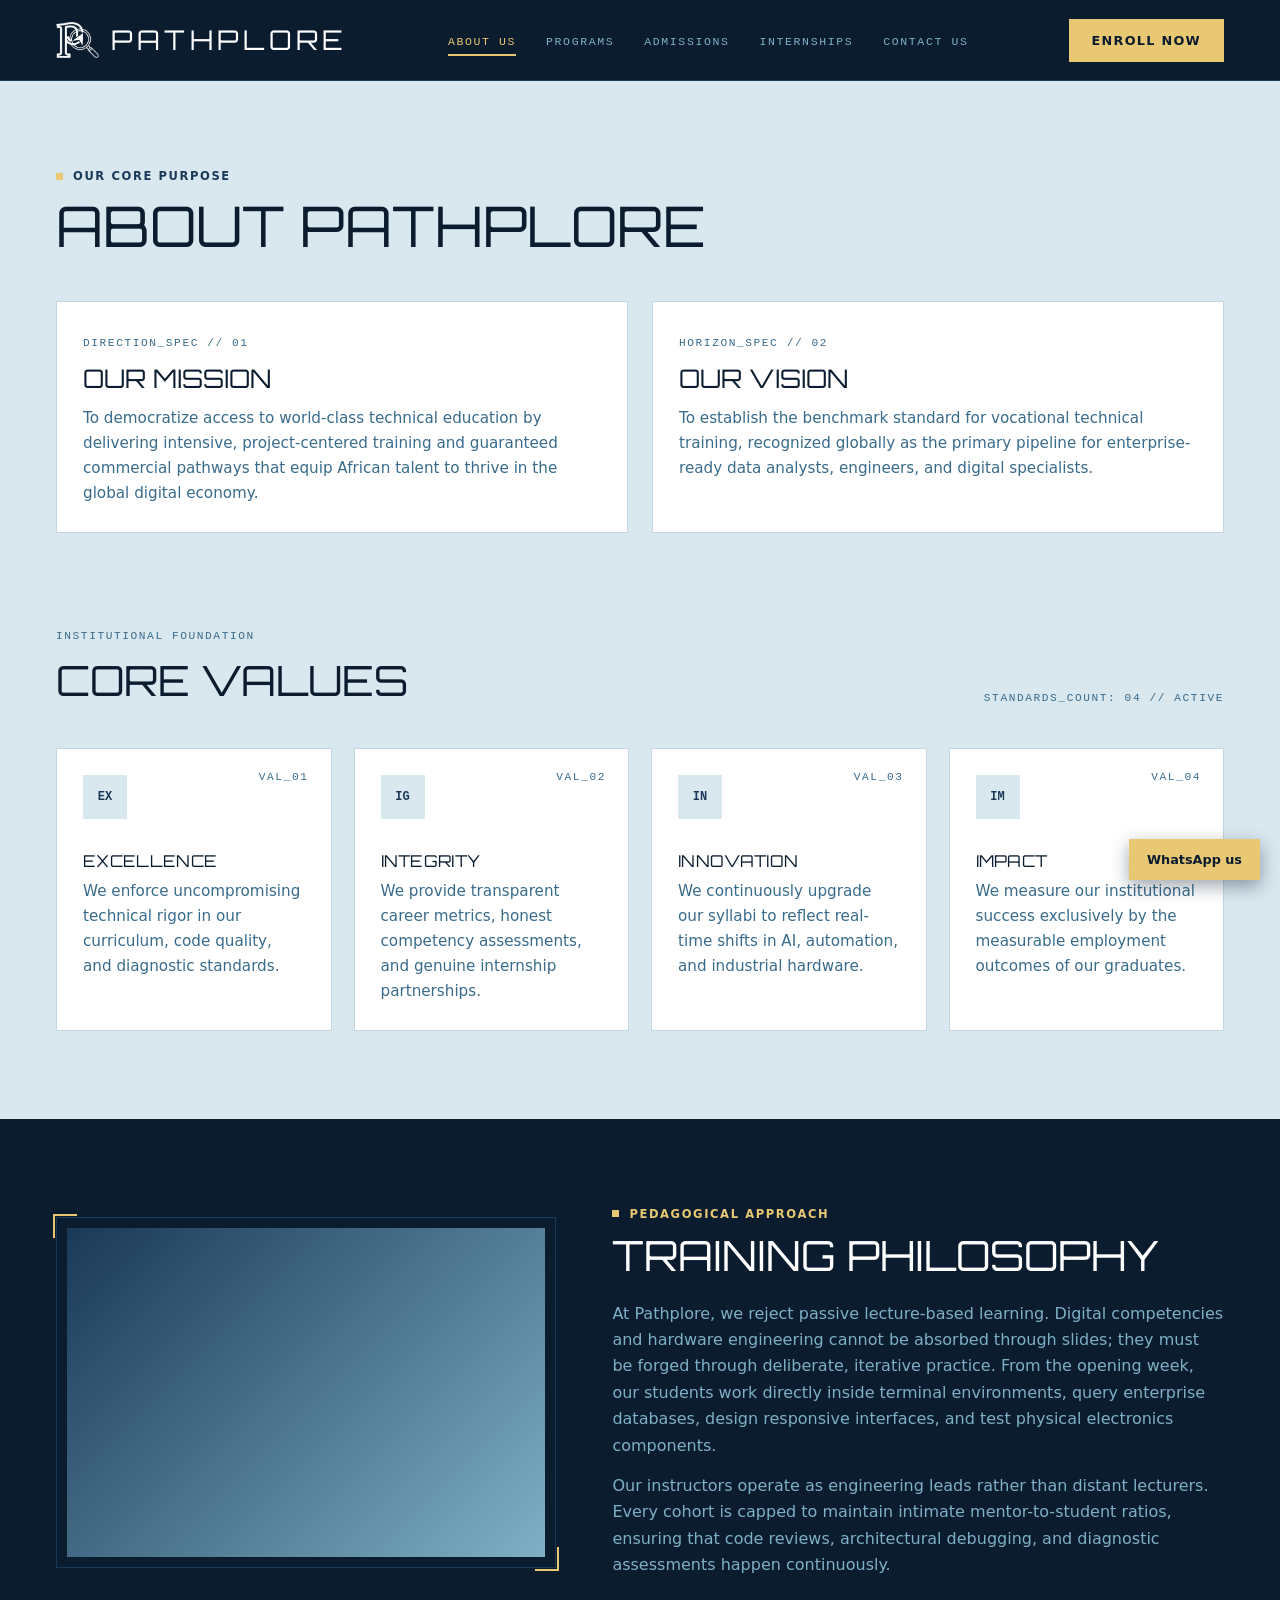
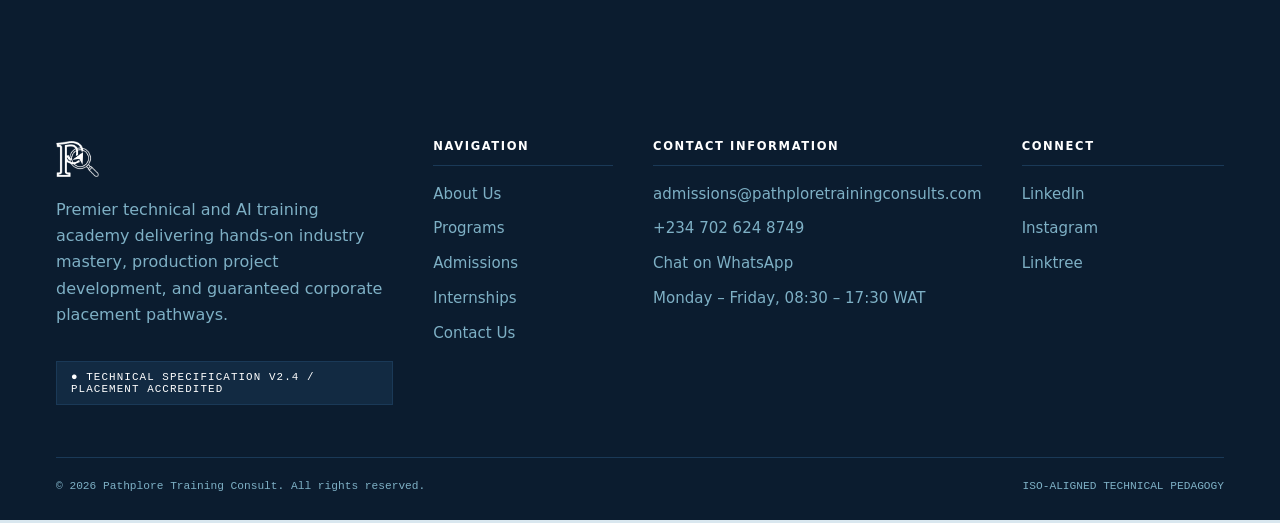
==== about.html @ d813956e "first commit" ====
<!DOCTYPE html><html lang="en"><head><meta charset="utf-8"><meta name="viewport" content="width=device-width, initial-scale=1">
<title>About Pathplore | Mission, Vision & Training Philosophy</title>
<meta name="description" content="Learn about Pathplore Training Consult: our mission to democratize technical education, our core values and our hands-on, project-based training philosophy."><link rel="canonical" href="https://YOUR-DOMAIN.com/about.html"><meta name="theme-color" content="#0B1C2F">
<meta property="og:type" content="website"><meta property="og:site_name" content="Pathplore Training Consult"><meta property="og:title" content="About Pathplore | Mission, Vision & Training Philosophy"><meta property="og:description" content="Learn about Pathplore Training Consult: our mission to democratize technical education, our core values and our hands-on, project-based training philosophy."><meta property="og:url" content="https://YOUR-DOMAIN.com/about.html"><meta property="og:image" content="https://YOUR-DOMAIN.com/images/og.jpg">
<meta name="twitter:card" content="summary_large_image">
<link rel="icon" type="image/png" href="favicon.png"><link rel="icon" href="favicon.ico" sizes="48x48"><link rel="apple-touch-icon" href="favicon.png">
<link rel="stylesheet" href="style.css"></head><body>
<header id="hdr"><div class="wrap nav"><a class="brand" href="index.html" aria-label="Pathplore home"><img src="logo.png" alt="Pathplore Training Consult Logo" class="header-logo" width="47" height="40"><span>PATHPLORE</span></a><ul id="m"><li><a href="about.html" class="on" aria-current="page">About Us</a></li><li><a href="programs.html">Programs</a></li><li><a href="admissions.html">Admissions</a></li><li><a href="internships.html">Internships</a></li><li><a href="contact.html">Contact Us</a></li></ul><a class="btn gold" href="admissions.html">Enroll Now</a><button class="burger" aria-expanded="false" aria-controls="m">Menu</button></div></header><main><section class="light"><div class="wrap"><span class="eyebrow">Our core purpose</span><h1 style="margin:12px 0 44px">About Pathplore</h1><div class="grid2">
<article class="card rv"><span class="mono" style="position:static">DIRECTION_SPEC // 01</span><h2 style="font-size:1.6rem;margin:10px 0 14px">Our mission</h2><p>To democratize access to world-class technical education by delivering intensive, project-centered training and guaranteed commercial pathways that equip African talent to thrive in the global digital economy.</p></article>
<article class="card rv"><span class="mono" style="position:static">HORIZON_SPEC // 02</span><h2 style="font-size:1.6rem;margin:10px 0 14px">Our vision</h2><p>To establish the benchmark standard for vocational technical training, recognized globally as the primary pipeline for enterprise-ready data analysts, engineers, and digital specialists.</p></article></div></div></section>
<section style="padding-top:0"><div class="wrap"><div class="sh"><div><span class="mono" style="color:var(--mid)">Institutional foundation</span><h2 style="margin-top:10px">Core values</h2></div><span class="mono">STANDARDS_COUNT: 04 // ACTIVE</span></div><div class="grid4"><article class="card vcard rv"><div class="ico">EX</div><span class="mono" style="top:22px">VAL_01</span><h3>Excellence</h3><p>We enforce uncompromising technical rigor in our curriculum, code quality, and diagnostic standards.</p></article><article class="card vcard rv"><div class="ico">IG</div><span class="mono" style="top:22px">VAL_02</span><h3>Integrity</h3><p>We provide transparent career metrics, honest competency assessments, and genuine internship partnerships.</p></article><article class="card vcard rv"><div class="ico">IN</div><span class="mono" style="top:22px">VAL_03</span><h3>Innovation</h3><p>We continuously upgrade our syllabi to reflect real-time shifts in AI, automation, and industrial hardware.</p></article><article class="card vcard rv"><div class="ico">IM</div><span class="mono" style="top:22px">VAL_04</span><h3>Impact</h3><p>We measure our institutional success exclusively by the measurable employment outcomes of our graduates.</p></article></div></div></section>
<section class="dark"><div class="wrap two" style="grid-template-columns:.9fr 1.1fr"><div class="frame rv"><div class="ph" style="--img:url(images/lab.jpg)"></div></div><div class="rv"><span class="eyebrow">Pedagogical approach</span><h2 style="margin:12px 0 22px">Training philosophy</h2><p style="margin-bottom:14px">At Pathplore, we reject passive lecture-based learning. Digital competencies and hardware engineering cannot be absorbed through slides; they must be forged through deliberate, iterative practice. From the opening week, our students work directly inside terminal environments, query enterprise databases, design responsive interfaces, and test physical electronics components.</p><p>Our instructors operate as engineering leads rather than distant lecturers. Every cohort is capped to maintain intimate mentor-to-student ratios, ensuring that code reviews, architectural debugging, and diagnostic assessments happen continuously.</p></div></div></section></main><footer id="ftr"><div class="wrap"><div class="fg"><div><img src="logo.png" alt="Pathplore Training Consult Logo" class="header-logo" width="47" height="40"><p style="margin:18px 0;max-width:360px">Premier technical and AI training academy delivering hands-on industry mastery, production project development, and guaranteed corporate placement pathways.</p><span class="chip">&#9679; TECHNICAL SPECIFICATION V2.4 / PLACEMENT ACCREDITED</span></div>
<div><h4>Navigation</h4><ul><li><a href="about.html">About Us</a></li><li><a href="programs.html">Programs</a></li><li><a href="admissions.html">Admissions</a></li><li><a href="internships.html">Internships</a></li><li><a href="contact.html">Contact Us</a></li></ul></div>
<div><h4>Contact information</h4><ul><li><a href="mailto:admissions@pathploretrainingconsults.com">admissions@pathploretrainingconsults.com</a></li><li><a href="tel:+2347026248749">+234 702 624 8749</a></li><li><a href="https://wa.me/2347026248749" target="_blank" rel="noopener noreferrer">Chat on WhatsApp</a></li><li>Monday – Friday, 08:30 – 17:30 WAT</li></ul></div>
<div><h4>Connect</h4><ul><li><a href="https://www.linkedin.com/company/pathplore/" target="_blank" rel="noopener noreferrer">LinkedIn</a></li><li><a href="https://www.instagram.com/pathplore_tech" target="_blank" rel="noopener noreferrer">Instagram</a></li><li><a href="https://linktr.ee/PathPloretrainingconsult" target="_blank" rel="noopener noreferrer">Linktree</a></li></ul></div></div>
<div class="fb"><span>&copy; 2026 Pathplore Training Consult. All rights reserved.</span><span>ISO-ALIGNED TECHNICAL PEDAGOGY</span></div></div>
<a class="wa" href="https://wa.me/2347026248749" target="_blank" rel="noopener noreferrer">WhatsApp us</a></footer><script src="app.js"></script></body></html>
---- style.css ----
@import url('https://api.fontshare.com/v2/css?f[]=satoshi@400,500,700&display=swap');
@import url('https://fonts.googleapis.com/css2?family=Orbitron:wght@700&display=swap');
@font-face{font-family:Blanka;src:url(fonts/Blanka.woff2) format('woff2'),url(fonts/Blanka.otf) format('opentype');font-display:swap}
:root{--navy:#0B1C2F;--midnight:#1A3957;--mid:#396B8B;--blue:#7EB0C5;--mist:#D9E7EF;--gold:#E8C872;--line:#c3d6e1;
--display:Blanka,Orbitron,sans-serif;--body:Satoshi,system-ui,sans-serif;--mono:ui-monospace,Consolas,monospace}
*{box-sizing:border-box;margin:0}
html{scroll-behavior:smooth}
body{font:400 1rem/1.65 var(--body);background:var(--mist);color:var(--mid)}
img{max-width:100%;display:block}a{color:inherit;text-decoration:none}
:focus-visible{outline:2px solid var(--gold);outline-offset:3px}
.wrap{max-width:1216px;margin:0 auto;padding:0 24px}
h1,h2,h3{font-family:var(--display);text-transform:uppercase;line-height:1.1;color:var(--navy);font-weight:400}
h1{font-size:clamp(2rem,4.6vw,3.5rem)}h2{font-size:clamp(1.8rem,3.6vw,2.6rem)}h3{font-size:1.02rem;letter-spacing:.02em}
.mono{font:500 .7rem var(--mono);letter-spacing:.14em;text-transform:uppercase;color:var(--mid)}
.eyebrow{font:700 .72rem var(--body);letter-spacing:.14em;text-transform:uppercase;color:var(--midnight);display:flex;gap:10px;align-items:center}
.eyebrow::before{content:"";width:7px;height:7px;background:var(--gold)}
.dark{background:var(--navy);color:var(--blue)}.dark h1,.dark h2,.dark h3{color:#fff}.dark .eyebrow{color:var(--gold)}.dark .mono{color:var(--mid)}
section{padding:88px 0}
.btn{display:inline-flex;gap:10px;align-items:center;padding:13px 22px;font:700 .8rem var(--body);letter-spacing:.1em;text-transform:uppercase;border:1px solid transparent;cursor:pointer;transition:.2s}
.gold{background:var(--gold);color:var(--navy)}.gold:hover{background:#fff}
.ghost{background:var(--midnight);color:#fff;border-color:var(--midnight)}.ghost:hover{border-color:var(--blue)}
.cta{display:flex;gap:14px;flex-wrap:wrap;margin-top:34px}
/* header */
header{position:sticky;top:0;z-index:50;background:var(--navy);border-bottom:1px solid var(--midnight)}
.nav{display:flex;align-items:center;justify-content:space-between;height:80px;gap:20px}
.brand{display:flex;align-items:center;gap:12px;font:400 1.7rem var(--display);color:#fff;letter-spacing:.16em}
.header-logo{height:40px;width:auto;padding:2px 0}
.nav ul{display:flex;gap:30px;list-style:none;padding:0}
.nav ul a{font:500 .72rem var(--mono);letter-spacing:.14em;text-transform:uppercase;color:var(--blue);padding:6px 0;border-bottom:2px solid transparent;transition:.2s}
.nav ul a:hover,.nav ul a.on{color:var(--gold);border-color:var(--gold)}
.burger{display:none;background:none;border:1px solid var(--midnight);color:#fff;padding:8px 12px;font:700 .8rem var(--body);cursor:pointer}
/* hero + frames */
.hero{padding:104px 0;background:radial-gradient(900px 500px at 10% 0,var(--midnight),var(--navy) 70%)}
.hero .wrap,.two{display:grid;grid-template-columns:1.15fr .85fr;gap:56px;align-items:center}
.hero h1{margin:18px 0 22px;color:#fff}.hero p{font-size:1.1rem;max-width:560px}
.frame{position:relative;padding:10px;border:1px solid var(--midnight);background:var(--navy)}
.frame::before,.frame::after{content:"";position:absolute;width:22px;height:22px;border:2px solid var(--gold)}
.frame::before{top:-4px;left:-4px;border-right:0;border-bottom:0}.frame::after{bottom:-4px;right:-4px;border-left:0;border-top:0}
.ph{aspect-ratio:16/11;background:var(--img) center/cover,linear-gradient(135deg,var(--midnight),var(--blue))}
.light .frame{background:#fff;border-color:var(--line)}
/* cards */
.card{position:relative;background:#fff;border:1px solid var(--line);padding:26px;transition:transform .25s,box-shadow .25s}
.card:hover{transform:translateY(-4px);box-shadow:0 14px 30px -14px rgba(11,28,47,.35)}
.card p{margin-top:8px;font-size:.95rem}
.card .mono{position:absolute;top:22px;right:22px}
.row{display:flex;gap:20px;align-items:flex-start}
.ico{flex:none;width:44px;height:44px;display:grid;place-items:center;background:var(--mist);color:var(--midnight);font:700 .75rem var(--mono)}
.dark .card{background:transparent;border-color:var(--midnight)}.dark .ico{background:var(--midnight);color:var(--gold)}
.stack{display:grid;gap:16px}
.split{display:grid;grid-template-columns:.8fr 1.2fr;gap:64px;align-items:start}
.grid2{display:grid;grid-template-columns:1fr 1fr;gap:24px}
.grid4{display:grid;grid-template-columns:repeat(4,1fr);gap:22px}
.sh{display:flex;justify-content:space-between;align-items:end;gap:20px;margin-bottom:44px;flex-wrap:wrap}
.sh h2{margin-top:10px}
.prog{display:flex;flex-direction:column;padding:0}
.prog .ph{aspect-ratio:16/10;margin:16px 16px 0;position:relative}
.prog .ph b{position:absolute;top:8px;left:8px;background:var(--navy);color:#fff;font:500 .62rem var(--mono);padding:3px 8px;letter-spacing:.1em}
.prog .b{padding:18px 16px;display:flex;flex-direction:column;flex:1}
.prog p{flex:1;margin-bottom:18px}
.prog a{border:1px solid var(--line);padding:10px 12px;font:700 .72rem var(--body);letter-spacing:.1em;text-transform:uppercase;display:flex;justify-content:space-between;transition:.2s}
.prog a:hover{background:var(--navy);color:#fff}
/* spec accordion */
.spec{background:#fff;border:1px solid var(--line);margin-bottom:22px}
.spec>button{all:unset;box-sizing:border-box;width:100%;padding:26px 30px;display:flex;justify-content:space-between;align-items:center;gap:16px;cursor:pointer;flex-wrap:wrap}
.spec h3{font:700 1.4rem var(--body);text-transform:none;color:var(--navy)}
.tags{display:flex;gap:6px}.tags i{font:500 .68rem var(--mono);font-style:normal;border:1px solid var(--line);background:var(--mist);padding:4px 10px}
.toggle{border:1px solid var(--line);padding:9px 16px;font:500 .72rem var(--mono);letter-spacing:.1em;text-transform:uppercase}
.sbody{display:grid;grid-template-rows:0fr;transition:grid-template-rows .4s}
.spec.open .sbody{grid-template-rows:1fr}
.sbody>div{overflow:hidden}
.sin{padding:0 30px 30px;border-top:1px solid var(--line);margin:0 30px;padding:28px 0 6px;display:grid;grid-template-columns:.9fr 1.1fr;gap:32px}
.sin .box{background:#e6f0f6;border:1px solid var(--line);padding:14px 16px;margin:10px 0 22px;color:var(--navy);font-size:.92rem}
.facts{display:grid;grid-template-columns:1fr 1fr;gap:14px}.facts div{border:1px solid var(--line);padding:14px;font-size:.88rem}
/* timeline */
.steps{display:grid;gap:18px;position:relative}
.step{position:relative;padding-left:40px}
.step::before{content:"";position:absolute;left:14px;top:32px;width:9px;height:9px;background:var(--gold)}
.step .card{display:block}
.step .mono{position:static;background:var(--mist);padding:3px 8px;margin-right:12px;vertical-align:middle}
.step h3{display:inline}
/* values / lists */
.vcard .ico{margin-bottom:34px}
/* testimonials */
.slide{display:none;grid-template-columns:.9fr 1.1fr;background:#fff;border:1px solid var(--line);margin-top:6px}
.slide.on{display:grid;animation:fade .5s}
@keyframes fade{from{opacity:0;transform:translateX(18px)}to{opacity:1;transform:none}}
.slide .ph{aspect-ratio:auto;min-height:320px;margin:16px}
.slide blockquote{padding:36px;font-size:1.2rem;color:var(--navy);display:flex;flex-direction:column;justify-content:space-between;gap:26px}
.slide cite{font-style:normal;font-weight:700;border-top:1px solid var(--line);padding-top:16px}
.slide cite small{display:block;font-weight:400;color:var(--mid)}
.ctl{display:flex;gap:10px;align-items:center}
.ctl button{width:44px;height:44px;border:1px solid var(--line);background:#fff;color:var(--navy);cursor:pointer;font-size:1.1rem}
.ctl button:hover{background:var(--navy);color:#fff}
/* contact */
.info{display:grid;gap:16px;margin:30px 0}
.info div{display:flex;gap:18px;align-items:center;border:1px solid var(--line);padding:16px}
.info b{display:block;font:500 .68rem var(--mono);letter-spacing:.14em;text-transform:uppercase;color:var(--mid)}
.info span{color:var(--navy);font-size:1.1rem}
form{background:#fff;border:1px solid var(--line);padding:34px;display:grid;grid-template-columns:1fr 1fr;gap:18px}
form h3{grid-column:1/-1;font:700 1.35rem var(--body);text-transform:uppercase}
label{display:grid;gap:6px;font:500 .68rem var(--mono);letter-spacing:.14em;text-transform:uppercase;color:var(--navy)}
label.f,form .btn{grid-column:1/-1}form .btn{justify-self:start}
input,select,textarea{font:400 .95rem var(--body);padding:12px;border:1px solid var(--line);background:#fff;color:var(--navy);width:100%}
textarea{min-height:100px;resize:vertical}
/* footer */
footer{background:var(--navy);color:var(--blue);padding:72px 0 28px}
.fg{display:grid;grid-template-columns:1.5fr .8fr 1.1fr .9fr;gap:40px}
footer h4{font:700 .72rem var(--body);letter-spacing:.14em;text-transform:uppercase;color:#fff;padding-bottom:12px;border-bottom:1px solid var(--midnight);margin-bottom:16px}
footer ul{list-style:none;padding:0;display:grid;gap:10px;font-size:.94rem}footer a:hover{color:var(--gold)}
.chip{display:inline-block;margin-top:14px;border:1px solid var(--midnight);background:rgba(26,57,87,.5);padding:9px 14px;font:500 .68rem var(--mono);letter-spacing:.1em;color:#fff}
.fb{margin-top:52px;padding-top:22px;border-top:1px solid var(--midnight);display:flex;justify-content:space-between;gap:14px;flex-wrap:wrap;font:500 .7rem var(--mono)}
.wa{position:fixed;right:20px;bottom:20px;z-index:60;background:var(--gold);color:var(--navy);font:700 .8rem var(--body);padding:13px 18px;box-shadow:0 6px 18px rgba(11,28,47,.4)}
/* motion */
.rv{opacity:0;transform:translateY(24px);transition:opacity .7s,transform .7s}.rv.in{opacity:1;transform:none}
.hero .wrap>*{animation:fade .9s both}.hero .wrap>*:nth-child(2){animation-delay:.2s}
@media(max-width:980px){.hero .wrap,.two,.split,.grid2,.slide.on,.sin{grid-template-columns:1fr}.grid4{grid-template-columns:1fr 1fr}.fg{grid-template-columns:1fr 1fr}}
@media(max-width:780px){section{padding:60px 0}.burger{display:block}.nav .btn{display:none}
.nav ul{display:none;position:absolute;top:80px;left:0;right:0;background:var(--navy);flex-direction:column;padding:20px 24px;gap:16px;border-bottom:1px solid var(--midnight)}.nav ul.open{display:flex}
.grid4,.fg,form,.facts{grid-template-columns:1fr}.brand{font-size:1.3rem}}
@media(prefers-reduced-motion:reduce){*{animation:none!important;transition:none!important}.rv{opacity:1;transform:none}}
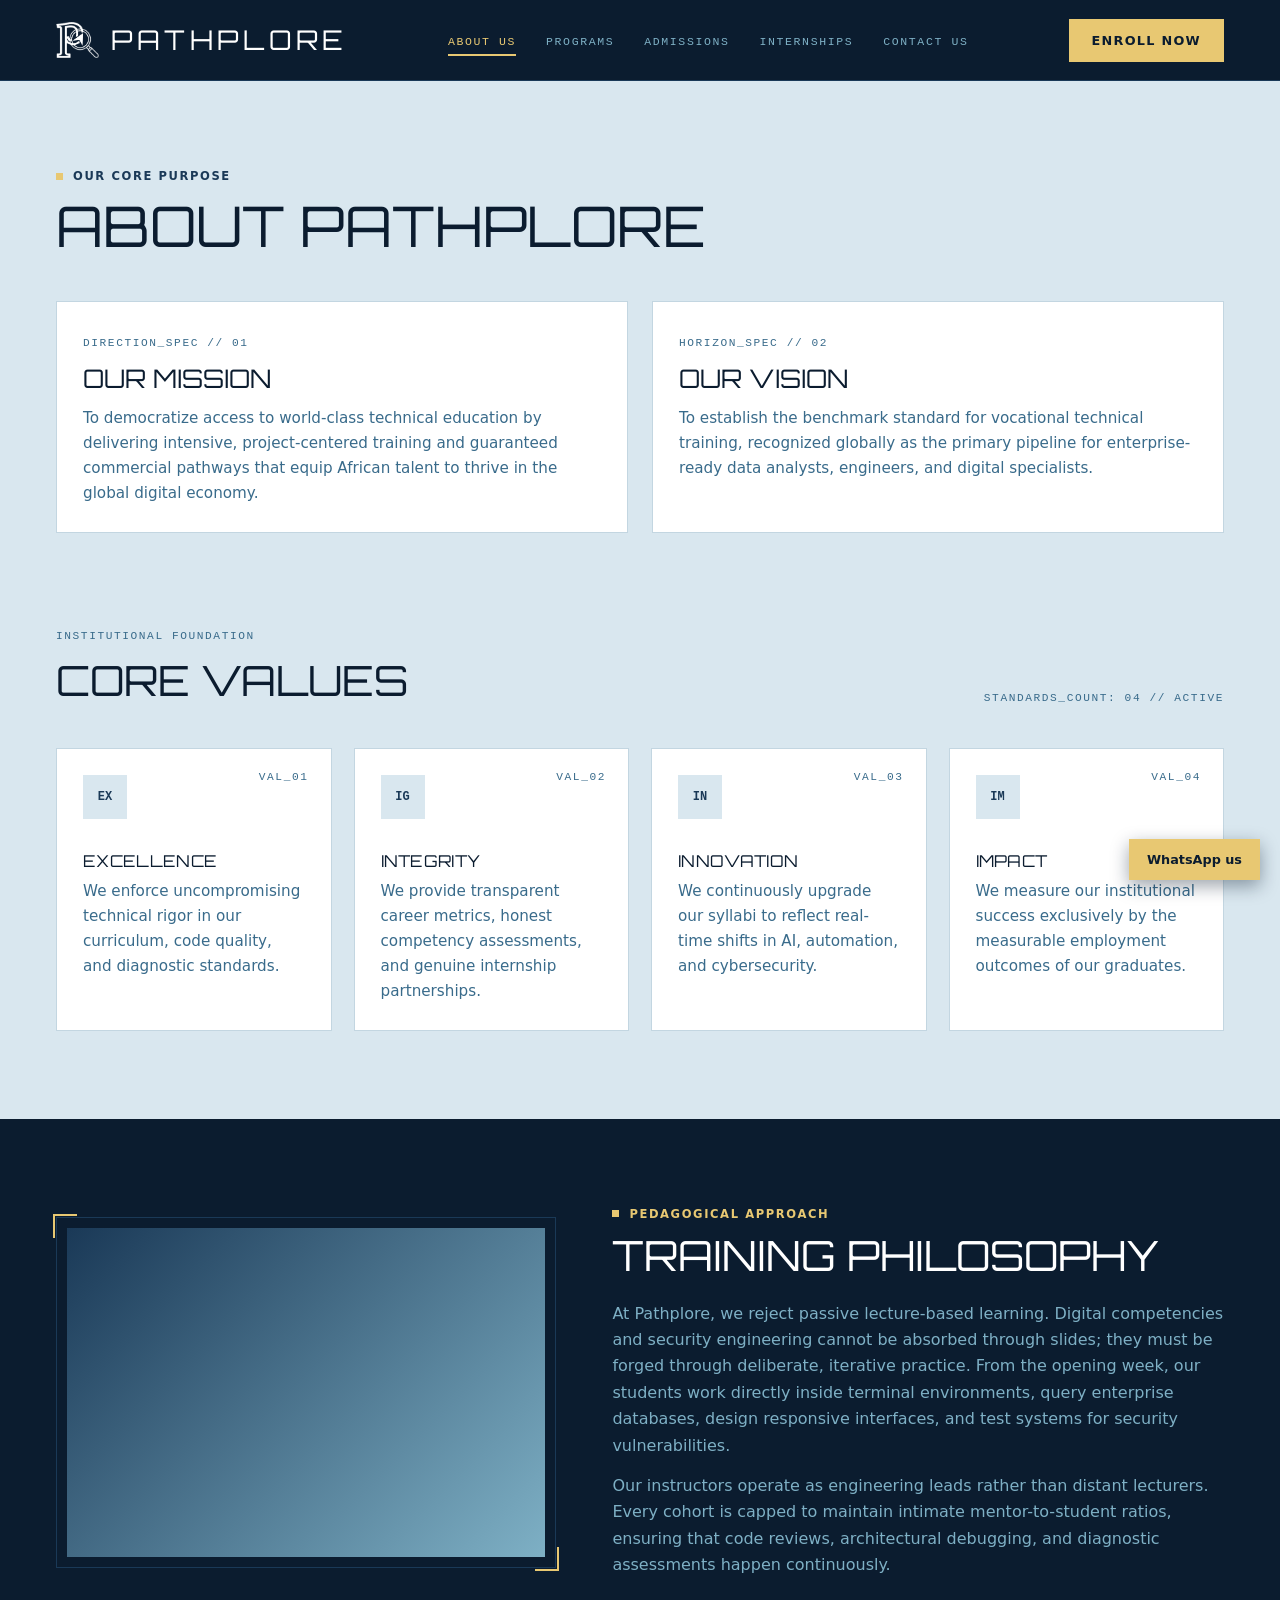
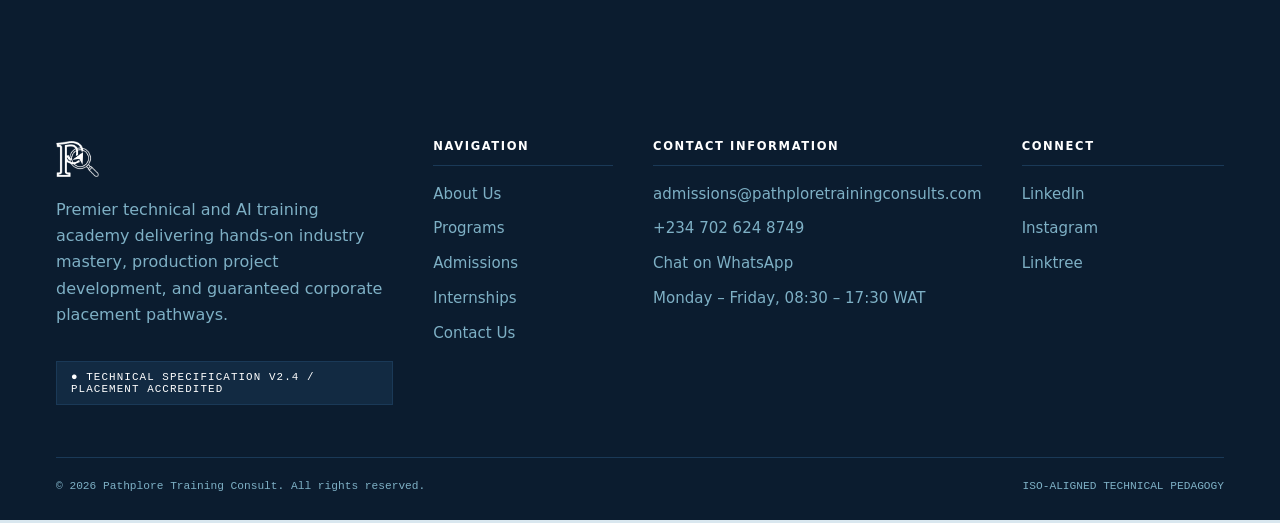
==== commit bb3c2a58: "Add Data Science and Cyber Security, set domain" ====
--- a/about.html
+++ b/about.html
@@ -1,15 +1,15 @@
 <!DOCTYPE html><html lang="en"><head><meta charset="utf-8"><meta name="viewport" content="width=device-width, initial-scale=1">
 <title>About Pathplore | Mission, Vision & Training Philosophy</title>
-<meta name="description" content="Learn about Pathplore Training Consult: our mission to democratize technical education, our core values and our hands-on, project-based training philosophy."><link rel="canonical" href="https://YOUR-DOMAIN.com/about.html"><meta name="theme-color" content="#0B1C2F">
-<meta property="og:type" content="website"><meta property="og:site_name" content="Pathplore Training Consult"><meta property="og:title" content="About Pathplore | Mission, Vision & Training Philosophy"><meta property="og:description" content="Learn about Pathplore Training Consult: our mission to democratize technical education, our core values and our hands-on, project-based training philosophy."><meta property="og:url" content="https://YOUR-DOMAIN.com/about.html"><meta property="og:image" content="https://YOUR-DOMAIN.com/images/og.jpg">
+<meta name="description" content="Learn about Pathplore Training Consult: our mission to democratize technical education, our core values and our hands-on, project-based training philosophy."><link rel="canonical" href="https://pathploretrainingconsult.com/about.html"><meta name="theme-color" content="#0B1C2F">
+<meta property="og:type" content="website"><meta property="og:site_name" content="Pathplore Training Consult"><meta property="og:title" content="About Pathplore | Mission, Vision & Training Philosophy"><meta property="og:description" content="Learn about Pathplore Training Consult: our mission to democratize technical education, our core values and our hands-on, project-based training philosophy."><meta property="og:url" content="https://pathploretrainingconsult.com/about.html"><meta property="og:image" content="https://pathploretrainingconsult.com/images/og.jpg">
 <meta name="twitter:card" content="summary_large_image">
 <link rel="icon" type="image/png" href="favicon.png"><link rel="icon" href="favicon.ico" sizes="48x48"><link rel="apple-touch-icon" href="favicon.png">
 <link rel="stylesheet" href="style.css"></head><body>
 <header id="hdr"><div class="wrap nav"><a class="brand" href="index.html" aria-label="Pathplore home"><img src="logo.png" alt="Pathplore Training Consult Logo" class="header-logo" width="47" height="40"><span>PATHPLORE</span></a><ul id="m"><li><a href="about.html" class="on" aria-current="page">About Us</a></li><li><a href="programs.html">Programs</a></li><li><a href="admissions.html">Admissions</a></li><li><a href="internships.html">Internships</a></li><li><a href="contact.html">Contact Us</a></li></ul><a class="btn gold" href="admissions.html">Enroll Now</a><button class="burger" aria-expanded="false" aria-controls="m">Menu</button></div></header><main><section class="light"><div class="wrap"><span class="eyebrow">Our core purpose</span><h1 style="margin:12px 0 44px">About Pathplore</h1><div class="grid2">
 <article class="card rv"><span class="mono" style="position:static">DIRECTION_SPEC // 01</span><h2 style="font-size:1.6rem;margin:10px 0 14px">Our mission</h2><p>To democratize access to world-class technical education by delivering intensive, project-centered training and guaranteed commercial pathways that equip African talent to thrive in the global digital economy.</p></article>
 <article class="card rv"><span class="mono" style="position:static">HORIZON_SPEC // 02</span><h2 style="font-size:1.6rem;margin:10px 0 14px">Our vision</h2><p>To establish the benchmark standard for vocational technical training, recognized globally as the primary pipeline for enterprise-ready data analysts, engineers, and digital specialists.</p></article></div></div></section>
-<section style="padding-top:0"><div class="wrap"><div class="sh"><div><span class="mono" style="color:var(--mid)">Institutional foundation</span><h2 style="margin-top:10px">Core values</h2></div><span class="mono">STANDARDS_COUNT: 04 // ACTIVE</span></div><div class="grid4"><article class="card vcard rv"><div class="ico">EX</div><span class="mono" style="top:22px">VAL_01</span><h3>Excellence</h3><p>We enforce uncompromising technical rigor in our curriculum, code quality, and diagnostic standards.</p></article><article class="card vcard rv"><div class="ico">IG</div><span class="mono" style="top:22px">VAL_02</span><h3>Integrity</h3><p>We provide transparent career metrics, honest competency assessments, and genuine internship partnerships.</p></article><article class="card vcard rv"><div class="ico">IN</div><span class="mono" style="top:22px">VAL_03</span><h3>Innovation</h3><p>We continuously upgrade our syllabi to reflect real-time shifts in AI, automation, and industrial hardware.</p></article><article class="card vcard rv"><div class="ico">IM</div><span class="mono" style="top:22px">VAL_04</span><h3>Impact</h3><p>We measure our institutional success exclusively by the measurable employment outcomes of our graduates.</p></article></div></div></section>
-<section class="dark"><div class="wrap two" style="grid-template-columns:.9fr 1.1fr"><div class="frame rv"><div class="ph" style="--img:url(images/lab.jpg)"></div></div><div class="rv"><span class="eyebrow">Pedagogical approach</span><h2 style="margin:12px 0 22px">Training philosophy</h2><p style="margin-bottom:14px">At Pathplore, we reject passive lecture-based learning. Digital competencies and hardware engineering cannot be absorbed through slides; they must be forged through deliberate, iterative practice. From the opening week, our students work directly inside terminal environments, query enterprise databases, design responsive interfaces, and test physical electronics components.</p><p>Our instructors operate as engineering leads rather than distant lecturers. Every cohort is capped to maintain intimate mentor-to-student ratios, ensuring that code reviews, architectural debugging, and diagnostic assessments happen continuously.</p></div></div></section></main><footer id="ftr"><div class="wrap"><div class="fg"><div><img src="logo.png" alt="Pathplore Training Consult Logo" class="header-logo" width="47" height="40"><p style="margin:18px 0;max-width:360px">Premier technical and AI training academy delivering hands-on industry mastery, production project development, and guaranteed corporate placement pathways.</p><span class="chip">&#9679; TECHNICAL SPECIFICATION V2.4 / PLACEMENT ACCREDITED</span></div>
+<section style="padding-top:0"><div class="wrap"><div class="sh"><div><span class="mono" style="color:var(--mid)">Institutional foundation</span><h2 style="margin-top:10px">Core values</h2></div><span class="mono">STANDARDS_COUNT: 04 // ACTIVE</span></div><div class="grid4"><article class="card vcard rv"><div class="ico">EX</div><span class="mono" style="top:22px">VAL_01</span><h3>Excellence</h3><p>We enforce uncompromising technical rigor in our curriculum, code quality, and diagnostic standards.</p></article><article class="card vcard rv"><div class="ico">IG</div><span class="mono" style="top:22px">VAL_02</span><h3>Integrity</h3><p>We provide transparent career metrics, honest competency assessments, and genuine internship partnerships.</p></article><article class="card vcard rv"><div class="ico">IN</div><span class="mono" style="top:22px">VAL_03</span><h3>Innovation</h3><p>We continuously upgrade our syllabi to reflect real-time shifts in AI, automation, and cybersecurity.</p></article><article class="card vcard rv"><div class="ico">IM</div><span class="mono" style="top:22px">VAL_04</span><h3>Impact</h3><p>We measure our institutional success exclusively by the measurable employment outcomes of our graduates.</p></article></div></div></section>
+<section class="dark"><div class="wrap two" style="grid-template-columns:.9fr 1.1fr"><div class="frame rv"><div class="ph" style="--img:url(images/lab.jpg)"></div></div><div class="rv"><span class="eyebrow">Pedagogical approach</span><h2 style="margin:12px 0 22px">Training philosophy</h2><p style="margin-bottom:14px">At Pathplore, we reject passive lecture-based learning. Digital competencies and security engineering cannot be absorbed through slides; they must be forged through deliberate, iterative practice. From the opening week, our students work directly inside terminal environments, query enterprise databases, design responsive interfaces, and test systems for security vulnerabilities.</p><p>Our instructors operate as engineering leads rather than distant lecturers. Every cohort is capped to maintain intimate mentor-to-student ratios, ensuring that code reviews, architectural debugging, and diagnostic assessments happen continuously.</p></div></div></section></main><footer id="ftr"><div class="wrap"><div class="fg"><div><img src="logo.png" alt="Pathplore Training Consult Logo" class="header-logo" width="47" height="40"><p style="margin:18px 0;max-width:360px">Premier technical and AI training academy delivering hands-on industry mastery, production project development, and guaranteed corporate placement pathways.</p><span class="chip">&#9679; TECHNICAL SPECIFICATION V2.4 / PLACEMENT ACCREDITED</span></div>
 <div><h4>Navigation</h4><ul><li><a href="about.html">About Us</a></li><li><a href="programs.html">Programs</a></li><li><a href="admissions.html">Admissions</a></li><li><a href="internships.html">Internships</a></li><li><a href="contact.html">Contact Us</a></li></ul></div>
 <div><h4>Contact information</h4><ul><li><a href="mailto:admissions@pathploretrainingconsults.com">admissions@pathploretrainingconsults.com</a></li><li><a href="tel:+2347026248749">+234 702 624 8749</a></li><li><a href="https://wa.me/2347026248749" target="_blank" rel="noopener noreferrer">Chat on WhatsApp</a></li><li>Monday – Friday, 08:30 – 17:30 WAT</li></ul></div>
 <div><h4>Connect</h4><ul><li><a href="https://www.linkedin.com/company/pathplore/" target="_blank" rel="noopener noreferrer">LinkedIn</a></li><li><a href="https://www.instagram.com/pathplore_tech" target="_blank" rel="noopener noreferrer">Instagram</a></li><li><a href="https://linktr.ee/PathPloretrainingconsult" target="_blank" rel="noopener noreferrer">Linktree</a></li></ul></div></div>
--- a/style.css
+++ b/style.css
@@ -50,6 +50,7 @@
 .split{display:grid;grid-template-columns:.8fr 1.2fr;gap:64px;align-items:start}
 .grid2{display:grid;grid-template-columns:1fr 1fr;gap:24px}
 .grid4{display:grid;grid-template-columns:repeat(4,1fr);gap:22px}
+.grid5{display:grid;grid-template-columns:repeat(5,1fr);gap:16px}.grid5 .prog h3{font-size:.9rem}.grid5 .prog p{font-size:.88rem}
 .sh{display:flex;justify-content:space-between;align-items:end;gap:20px;margin-bottom:44px;flex-wrap:wrap}
 .sh h2{margin-top:10px}
 .prog{display:flex;flex-direction:column;padding:0}
@@ -113,9 +114,9 @@
 /* motion */
 .rv{opacity:0;transform:translateY(24px);transition:opacity .7s,transform .7s}.rv.in{opacity:1;transform:none}
 .hero .wrap>*{animation:fade .9s both}.hero .wrap>*:nth-child(2){animation-delay:.2s}
+@media(max-width:1100px){.grid5{grid-template-columns:repeat(3,1fr)}}
 @media(max-width:980px){.hero .wrap,.two,.split,.grid2,.slide.on,.sin{grid-template-columns:1fr}.grid4{grid-template-columns:1fr 1fr}.fg{grid-template-columns:1fr 1fr}}
 @media(max-width:780px){section{padding:60px 0}.burger{display:block}.nav .btn{display:none}
 .nav ul{display:none;position:absolute;top:80px;left:0;right:0;background:var(--navy);flex-direction:column;padding:20px 24px;gap:16px;border-bottom:1px solid var(--midnight)}.nav ul.open{display:flex}
-.grid4,.fg,form,.facts{grid-template-columns:1fr}.brand{font-size:1.3rem}}
-@media(prefers-reduced-motion:reduce){*{animation:none!important;transition:none!important}.rv{opacity:1;transform:none}}
- +.grid4,.grid5,.fg,form,.facts{grid-template-columns:1fr}.brand{font-size:1.3rem}}
+@media(prefers-reduced-motion:reduce){*{animation:none!important;transition:none!important}.rv{opacity:1;transform:none}}
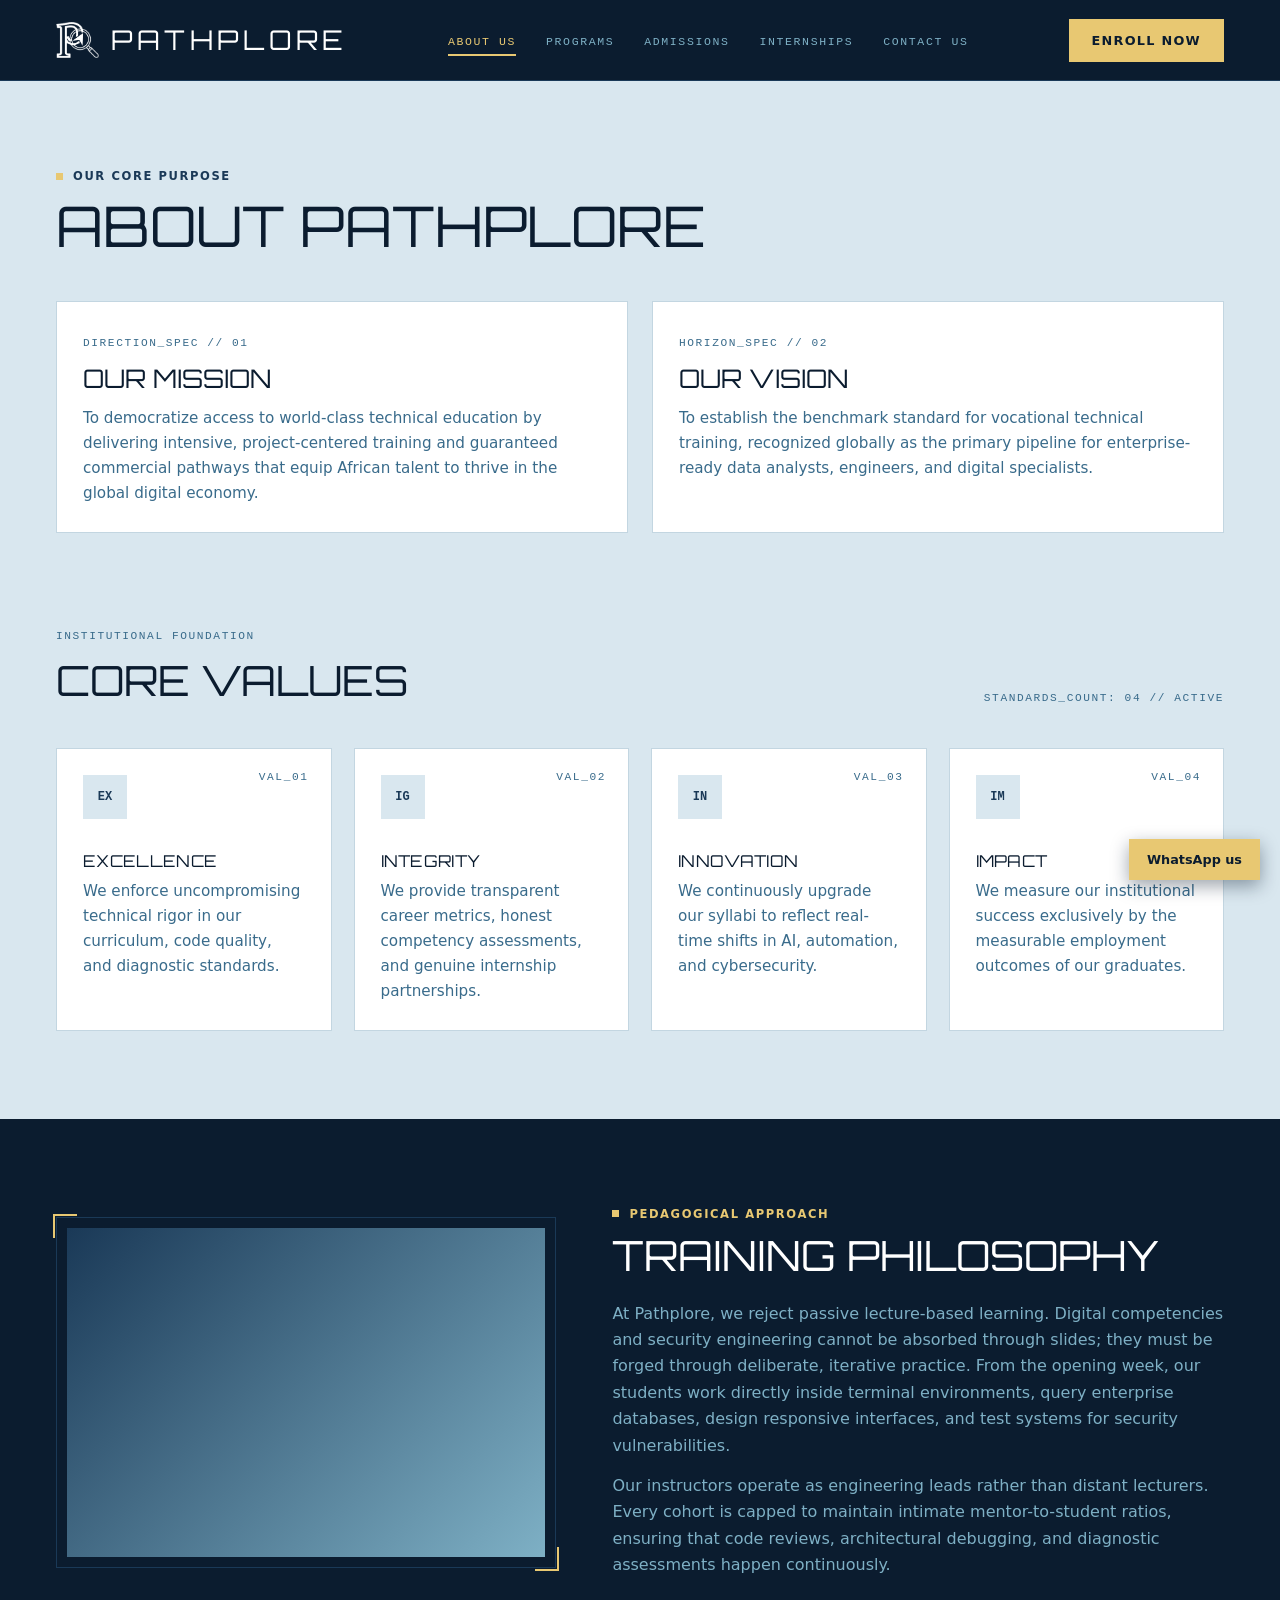
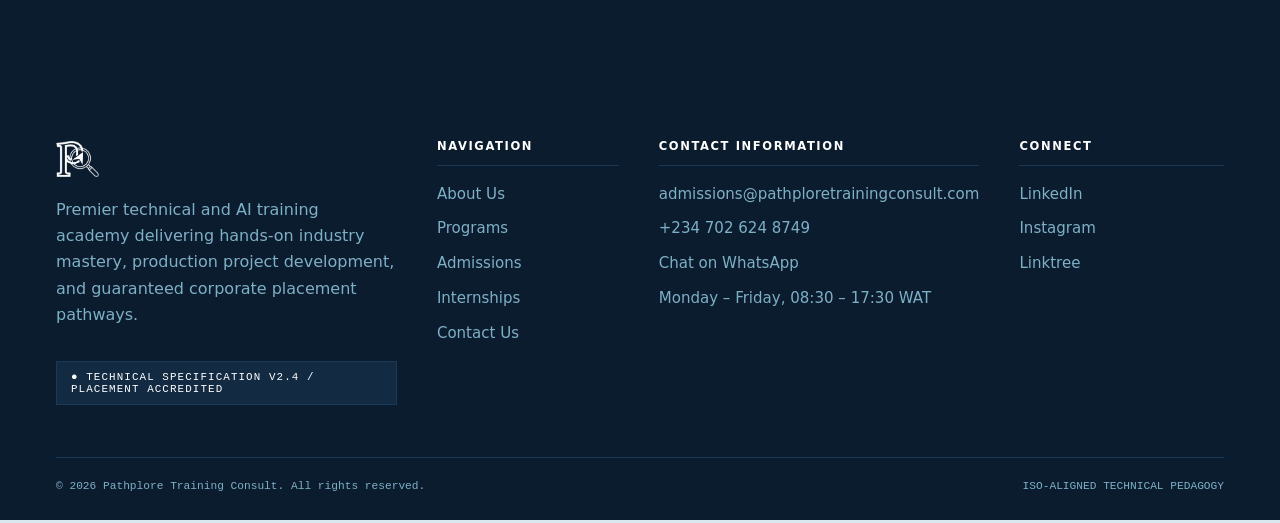
==== commit eeb8d655: "changes" ====
--- a/about.html
+++ b/about.html
@@ -9,9 +9,9 @@
 <article class="card rv"><span class="mono" style="position:static">DIRECTION_SPEC // 01</span><h2 style="font-size:1.6rem;margin:10px 0 14px">Our mission</h2><p>To democratize access to world-class technical education by delivering intensive, project-centered training and guaranteed commercial pathways that equip African talent to thrive in the global digital economy.</p></article>
 <article class="card rv"><span class="mono" style="position:static">HORIZON_SPEC // 02</span><h2 style="font-size:1.6rem;margin:10px 0 14px">Our vision</h2><p>To establish the benchmark standard for vocational technical training, recognized globally as the primary pipeline for enterprise-ready data analysts, engineers, and digital specialists.</p></article></div></div></section>
 <section style="padding-top:0"><div class="wrap"><div class="sh"><div><span class="mono" style="color:var(--mid)">Institutional foundation</span><h2 style="margin-top:10px">Core values</h2></div><span class="mono">STANDARDS_COUNT: 04 // ACTIVE</span></div><div class="grid4"><article class="card vcard rv"><div class="ico">EX</div><span class="mono" style="top:22px">VAL_01</span><h3>Excellence</h3><p>We enforce uncompromising technical rigor in our curriculum, code quality, and diagnostic standards.</p></article><article class="card vcard rv"><div class="ico">IG</div><span class="mono" style="top:22px">VAL_02</span><h3>Integrity</h3><p>We provide transparent career metrics, honest competency assessments, and genuine internship partnerships.</p></article><article class="card vcard rv"><div class="ico">IN</div><span class="mono" style="top:22px">VAL_03</span><h3>Innovation</h3><p>We continuously upgrade our syllabi to reflect real-time shifts in AI, automation, and cybersecurity.</p></article><article class="card vcard rv"><div class="ico">IM</div><span class="mono" style="top:22px">VAL_04</span><h3>Impact</h3><p>We measure our institutional success exclusively by the measurable employment outcomes of our graduates.</p></article></div></div></section>
-<section class="dark"><div class="wrap two" style="grid-template-columns:.9fr 1.1fr"><div class="frame rv"><div class="ph" style="--img:url(images/lab.jpg)"></div></div><div class="rv"><span class="eyebrow">Pedagogical approach</span><h2 style="margin:12px 0 22px">Training philosophy</h2><p style="margin-bottom:14px">At Pathplore, we reject passive lecture-based learning. Digital competencies and security engineering cannot be absorbed through slides; they must be forged through deliberate, iterative practice. From the opening week, our students work directly inside terminal environments, query enterprise databases, design responsive interfaces, and test systems for security vulnerabilities.</p><p>Our instructors operate as engineering leads rather than distant lecturers. Every cohort is capped to maintain intimate mentor-to-student ratios, ensuring that code reviews, architectural debugging, and diagnostic assessments happen continuously.</p></div></div></section></main><footer id="ftr"><div class="wrap"><div class="fg"><div><img src="logo.png" alt="Pathplore Training Consult Logo" class="header-logo" width="47" height="40"><p style="margin:18px 0;max-width:360px">Premier technical and AI training academy delivering hands-on industry mastery, production project development, and guaranteed corporate placement pathways.</p><span class="chip">&#9679; TECHNICAL SPECIFICATION V2.4 / PLACEMENT ACCREDITED</span></div>
+<section class="dark"><div class="wrap two t"><div class="frame rv"><div class="ph" style="--img:url(images/lab.jpg)"></div></div><div class="rv"><span class="eyebrow">Pedagogical approach</span><h2 style="margin:12px 0 22px">Training philosophy</h2><p style="margin-bottom:14px">At Pathplore, we reject passive lecture-based learning. Digital competencies and security engineering cannot be absorbed through slides; they must be forged through deliberate, iterative practice. From the opening week, our students work directly inside terminal environments, query enterprise databases, design responsive interfaces, and test systems for security vulnerabilities.</p><p>Our instructors operate as engineering leads rather than distant lecturers. Every cohort is capped to maintain intimate mentor-to-student ratios, ensuring that code reviews, architectural debugging, and diagnostic assessments happen continuously.</p></div></div></section></main><footer id="ftr"><div class="wrap"><div class="fg"><div><img src="logo.png" alt="Pathplore Training Consult Logo" class="header-logo" width="47" height="40"><p style="margin:18px 0;max-width:360px">Premier technical and AI training academy delivering hands-on industry mastery, production project development, and guaranteed corporate placement pathways.</p><span class="chip">&#9679; TECHNICAL SPECIFICATION V2.4 / PLACEMENT ACCREDITED</span></div>
 <div><h4>Navigation</h4><ul><li><a href="about.html">About Us</a></li><li><a href="programs.html">Programs</a></li><li><a href="admissions.html">Admissions</a></li><li><a href="internships.html">Internships</a></li><li><a href="contact.html">Contact Us</a></li></ul></div>
-<div><h4>Contact information</h4><ul><li><a href="mailto:admissions@pathploretrainingconsults.com">admissions@pathploretrainingconsults.com</a></li><li><a href="tel:+2347026248749">+234 702 624 8749</a></li><li><a href="https://wa.me/2347026248749" target="_blank" rel="noopener noreferrer">Chat on WhatsApp</a></li><li>Monday – Friday, 08:30 – 17:30 WAT</li></ul></div>
+<div><h4>Contact information</h4><ul><li><a href="mailto:admissions@pathploretrainingconsult.com">admissions@pathploretrainingconsult.com</a></li><li><a href="tel:+2347026248749">+234 702 624 8749</a></li><li><a href="https://wa.me/2347026248749" target="_blank" rel="noopener noreferrer">Chat on WhatsApp</a></li><li>Monday – Friday, 08:30 – 17:30 WAT</li></ul></div>
 <div><h4>Connect</h4><ul><li><a href="https://www.linkedin.com/company/pathplore/" target="_blank" rel="noopener noreferrer">LinkedIn</a></li><li><a href="https://www.instagram.com/pathplore_tech" target="_blank" rel="noopener noreferrer">Instagram</a></li><li><a href="https://linktr.ee/PathPloretrainingconsult" target="_blank" rel="noopener noreferrer">Linktree</a></li></ul></div></div>
 <div class="fb"><span>&copy; 2026 Pathplore Training Consult. All rights reserved.</span><span>ISO-ALIGNED TECHNICAL PEDAGOGY</span></div></div>
 <a class="wa" href="https://wa.me/2347026248749" target="_blank" rel="noopener noreferrer">WhatsApp us</a></footer><script src="app.js"></script></body></html>
--- a/style.css
+++ b/style.css
@@ -119,4 +119,21 @@
 @media(max-width:780px){section{padding:60px 0}.burger{display:block}.nav .btn{display:none}
 .nav ul{display:none;position:absolute;top:80px;left:0;right:0;background:var(--navy);flex-direction:column;padding:20px 24px;gap:16px;border-bottom:1px solid var(--midnight)}.nav ul.open{display:flex}
 .grid4,.grid5,.fg,form,.facts{grid-template-columns:1fr}.brand{font-size:1.3rem}}
-@media(prefers-reduced-motion:reduce){*{animation:none!important;transition:none!important}.rv{opacity:1;transform:none}}+@media(prefers-reduced-motion:reduce){*{animation:none!important;transition:none!important}.rv{opacity:1;transform:none}}
+/* desktop-only column ratios so phones can stack (inline styles were beating the media query) */
+.split.c{margin-top:40px}
+@media(min-width:981px){.split.c{grid-template-columns:.85fr 1.15fr}.two.t{grid-template-columns:.9fr 1.1fr}}
+.info span{overflow-wrap:anywhere}
+/* one-question-at-a-time form */
+form.steps{grid-template-columns:1fr;gap:14px}
+form.steps fieldset{border:0;padding:0;margin:0;min-width:0;display:grid;gap:10px}
+form.steps legend{font:700 1.25rem var(--body);color:var(--navy);padding:0;margin-bottom:10px}
+form.steps input,form.steps select,form.steps textarea{font-size:1.05rem;padding:16px}
+form.steps textarea{min-height:120px}
+form.steps .bar{height:4px;background:var(--line)}
+form.steps .bar i{display:block;height:100%;width:0;background:var(--navy);transition:width .3s}
+form.steps .cnt{font:500 .72rem var(--mono);color:var(--mid);margin:0}
+form.steps .err{color:#a13030;font-size:.9rem;min-height:1.2em;margin:0}
+form.steps .nav2{display:flex;gap:12px}
+form.steps .hp{position:absolute;left:-9999px;width:1px;height:1px}
+form.steps [hidden]{display:none}
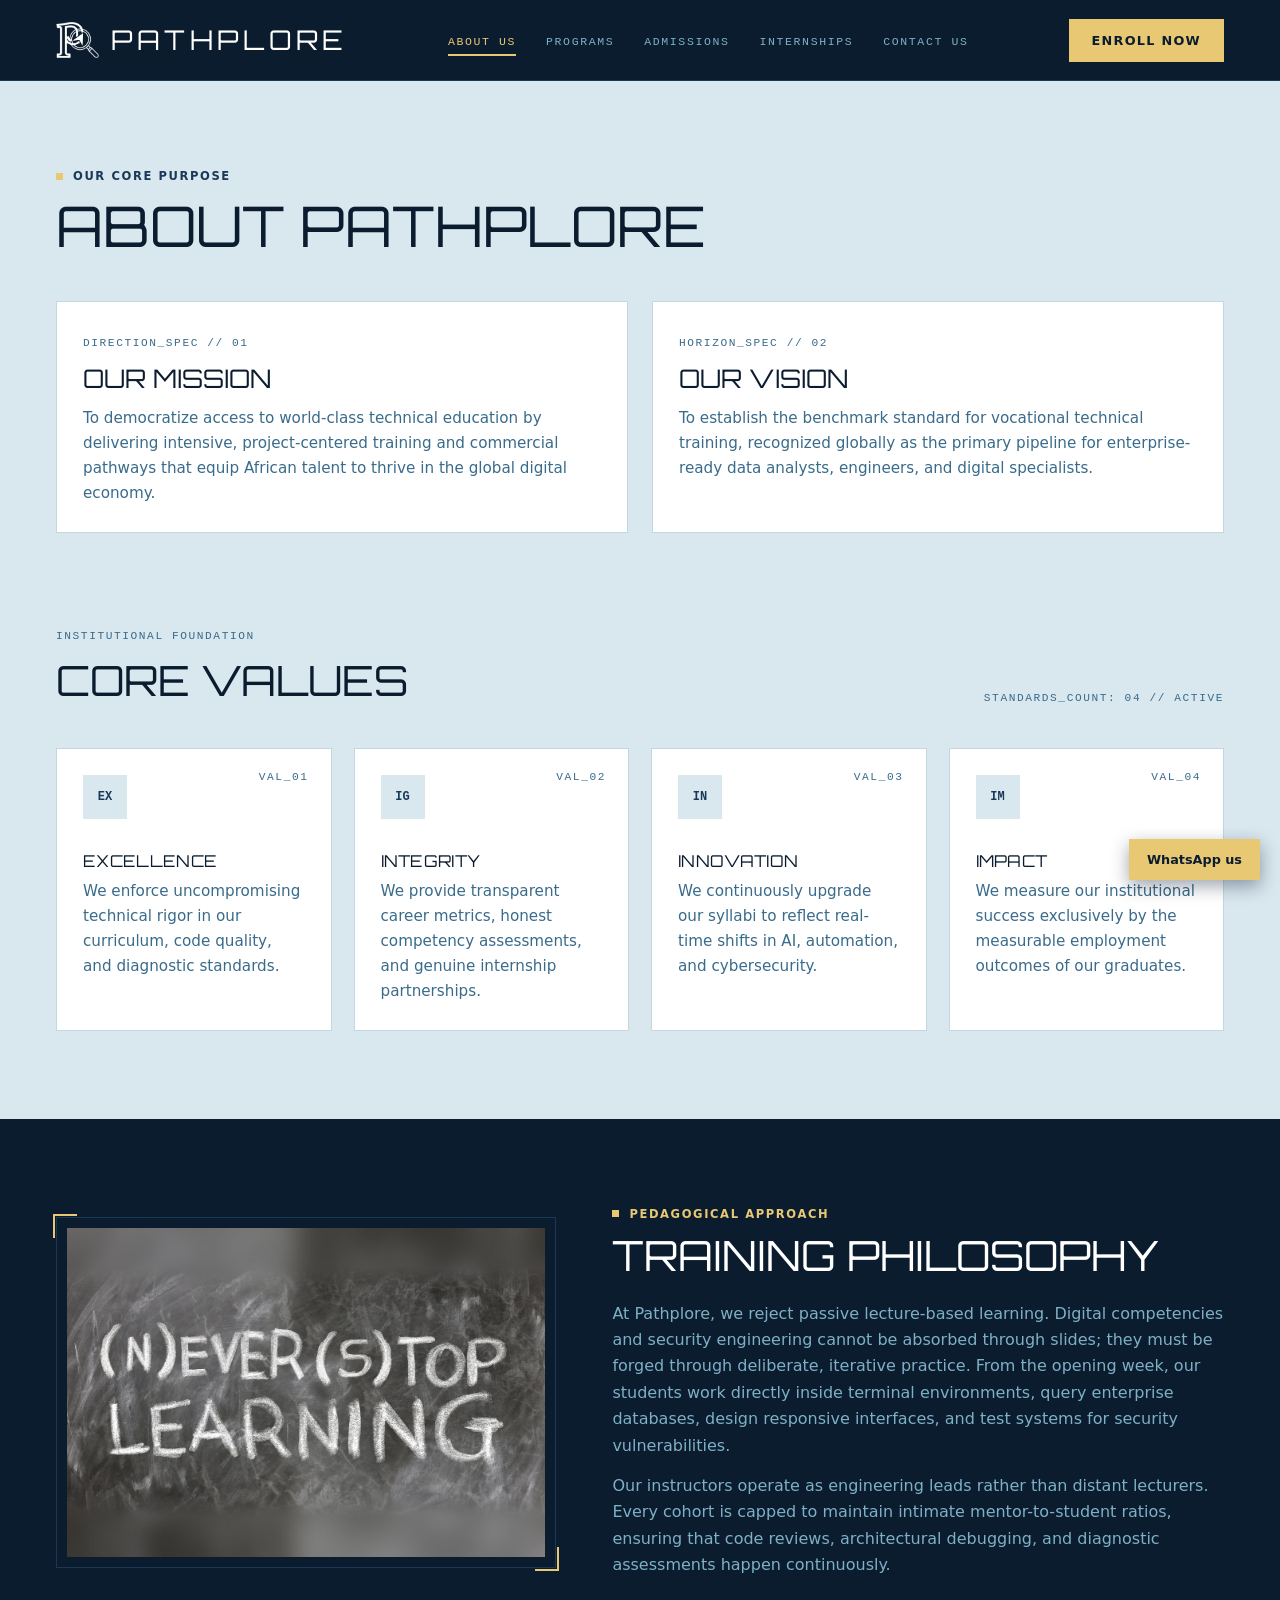
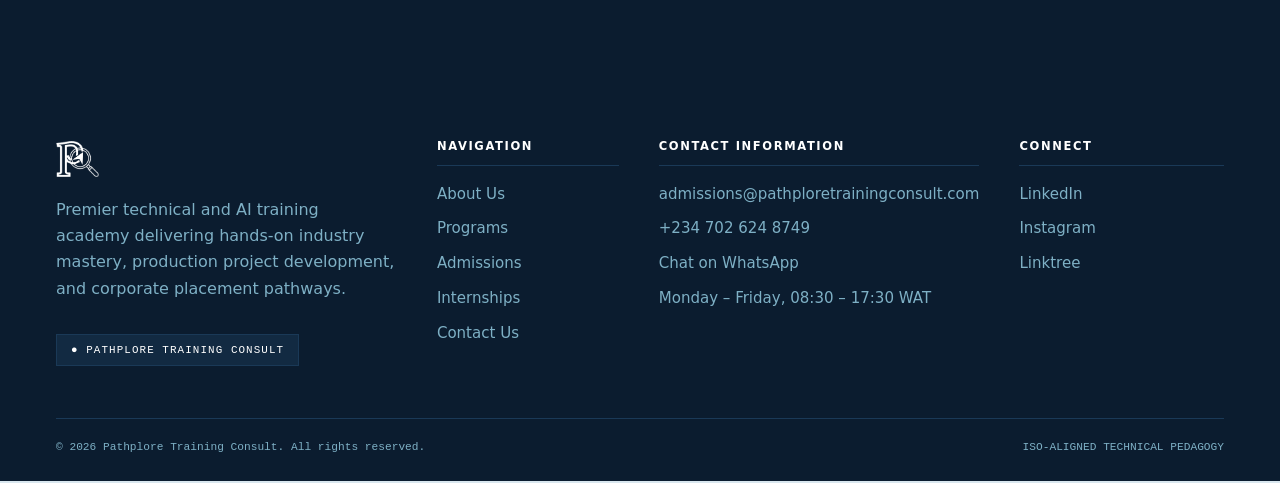
==== commit 75c694fc: "reclaiming claims" ====
--- a/about.html
+++ b/about.html
@@ -6,10 +6,10 @@
 <link rel="icon" type="image/png" href="favicon.png"><link rel="icon" href="favicon.ico" sizes="48x48"><link rel="apple-touch-icon" href="favicon.png">
 <link rel="stylesheet" href="style.css"></head><body>
 <header id="hdr"><div class="wrap nav"><a class="brand" href="index.html" aria-label="Pathplore home"><img src="logo.png" alt="Pathplore Training Consult Logo" class="header-logo" width="47" height="40"><span>PATHPLORE</span></a><ul id="m"><li><a href="about.html" class="on" aria-current="page">About Us</a></li><li><a href="programs.html">Programs</a></li><li><a href="admissions.html">Admissions</a></li><li><a href="internships.html">Internships</a></li><li><a href="contact.html">Contact Us</a></li></ul><a class="btn gold" href="admissions.html">Enroll Now</a><button class="burger" aria-expanded="false" aria-controls="m">Menu</button></div></header><main><section class="light"><div class="wrap"><span class="eyebrow">Our core purpose</span><h1 style="margin:12px 0 44px">About Pathplore</h1><div class="grid2">
-<article class="card rv"><span class="mono" style="position:static">DIRECTION_SPEC // 01</span><h2 style="font-size:1.6rem;margin:10px 0 14px">Our mission</h2><p>To democratize access to world-class technical education by delivering intensive, project-centered training and guaranteed commercial pathways that equip African talent to thrive in the global digital economy.</p></article>
+<article class="card rv"><span class="mono" style="position:static">DIRECTION_SPEC // 01</span><h2 style="font-size:1.6rem;margin:10px 0 14px">Our mission</h2><p>To democratize access to world-class technical education by delivering intensive, project-centered training and commercial pathways that equip African talent to thrive in the global digital economy.</p></article>
 <article class="card rv"><span class="mono" style="position:static">HORIZON_SPEC // 02</span><h2 style="font-size:1.6rem;margin:10px 0 14px">Our vision</h2><p>To establish the benchmark standard for vocational technical training, recognized globally as the primary pipeline for enterprise-ready data analysts, engineers, and digital specialists.</p></article></div></div></section>
 <section style="padding-top:0"><div class="wrap"><div class="sh"><div><span class="mono" style="color:var(--mid)">Institutional foundation</span><h2 style="margin-top:10px">Core values</h2></div><span class="mono">STANDARDS_COUNT: 04 // ACTIVE</span></div><div class="grid4"><article class="card vcard rv"><div class="ico">EX</div><span class="mono" style="top:22px">VAL_01</span><h3>Excellence</h3><p>We enforce uncompromising technical rigor in our curriculum, code quality, and diagnostic standards.</p></article><article class="card vcard rv"><div class="ico">IG</div><span class="mono" style="top:22px">VAL_02</span><h3>Integrity</h3><p>We provide transparent career metrics, honest competency assessments, and genuine internship partnerships.</p></article><article class="card vcard rv"><div class="ico">IN</div><span class="mono" style="top:22px">VAL_03</span><h3>Innovation</h3><p>We continuously upgrade our syllabi to reflect real-time shifts in AI, automation, and cybersecurity.</p></article><article class="card vcard rv"><div class="ico">IM</div><span class="mono" style="top:22px">VAL_04</span><h3>Impact</h3><p>We measure our institutional success exclusively by the measurable employment outcomes of our graduates.</p></article></div></div></section>
-<section class="dark"><div class="wrap two t"><div class="frame rv"><div class="ph" style="--img:url(images/lab.jpg)"></div></div><div class="rv"><span class="eyebrow">Pedagogical approach</span><h2 style="margin:12px 0 22px">Training philosophy</h2><p style="margin-bottom:14px">At Pathplore, we reject passive lecture-based learning. Digital competencies and security engineering cannot be absorbed through slides; they must be forged through deliberate, iterative practice. From the opening week, our students work directly inside terminal environments, query enterprise databases, design responsive interfaces, and test systems for security vulnerabilities.</p><p>Our instructors operate as engineering leads rather than distant lecturers. Every cohort is capped to maintain intimate mentor-to-student ratios, ensuring that code reviews, architectural debugging, and diagnostic assessments happen continuously.</p></div></div></section></main><footer id="ftr"><div class="wrap"><div class="fg"><div><img src="logo.png" alt="Pathplore Training Consult Logo" class="header-logo" width="47" height="40"><p style="margin:18px 0;max-width:360px">Premier technical and AI training academy delivering hands-on industry mastery, production project development, and guaranteed corporate placement pathways.</p><span class="chip">&#9679; TECHNICAL SPECIFICATION V2.4 / PLACEMENT ACCREDITED</span></div>
+<section class="dark"><div class="wrap two t"><div class="frame rv"><div class="ph" style="--img:url(images/lab.jpg)"></div></div><div class="rv"><span class="eyebrow">Pedagogical approach</span><h2 style="margin:12px 0 22px">Training philosophy</h2><p style="margin-bottom:14px">At Pathplore, we reject passive lecture-based learning. Digital competencies and security engineering cannot be absorbed through slides; they must be forged through deliberate, iterative practice. From the opening week, our students work directly inside terminal environments, query enterprise databases, design responsive interfaces, and test systems for security vulnerabilities.</p><p>Our instructors operate as engineering leads rather than distant lecturers. Every cohort is capped to maintain intimate mentor-to-student ratios, ensuring that code reviews, architectural debugging, and diagnostic assessments happen continuously.</p></div></div></section></main><footer id="ftr"><div class="wrap"><div class="fg"><div><img src="logo.png" alt="Pathplore Training Consult Logo" class="header-logo" width="47" height="40"><p style="margin:18px 0;max-width:360px">Premier technical and AI training academy delivering hands-on industry mastery, production project development, and corporate placement pathways.</p><span class="chip">&#9679; PATHPLORE TRAINING CONSULT</span></div>
 <div><h4>Navigation</h4><ul><li><a href="about.html">About Us</a></li><li><a href="programs.html">Programs</a></li><li><a href="admissions.html">Admissions</a></li><li><a href="internships.html">Internships</a></li><li><a href="contact.html">Contact Us</a></li></ul></div>
 <div><h4>Contact information</h4><ul><li><a href="mailto:admissions@pathploretrainingconsult.com">admissions@pathploretrainingconsult.com</a></li><li><a href="tel:+2347026248749">+234 702 624 8749</a></li><li><a href="https://wa.me/2347026248749" target="_blank" rel="noopener noreferrer">Chat on WhatsApp</a></li><li>Monday – Friday, 08:30 – 17:30 WAT</li></ul></div>
 <div><h4>Connect</h4><ul><li><a href="https://www.linkedin.com/company/pathplore/" target="_blank" rel="noopener noreferrer">LinkedIn</a></li><li><a href="https://www.instagram.com/pathplore_tech" target="_blank" rel="noopener noreferrer">Instagram</a></li><li><a href="https://linktr.ee/PathPloretrainingconsult" target="_blank" rel="noopener noreferrer">Linktree</a></li></ul></div></div>
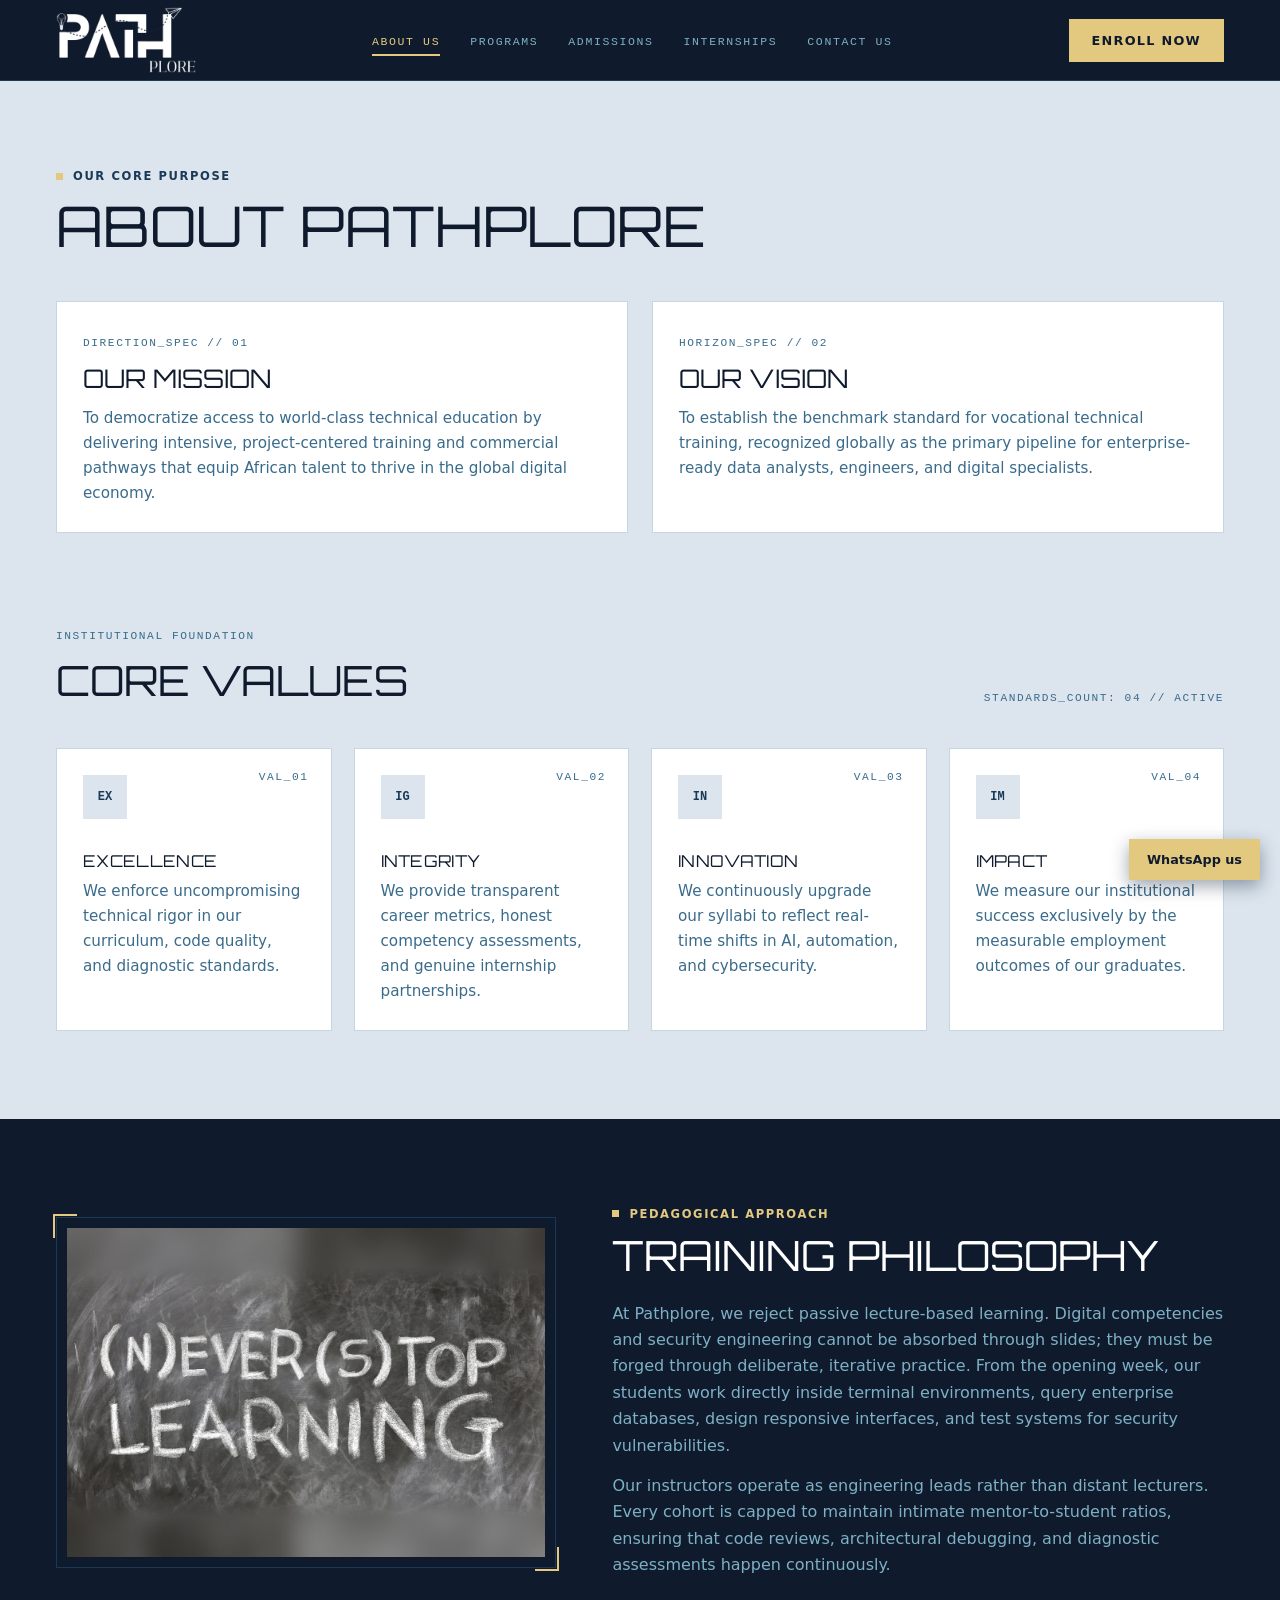
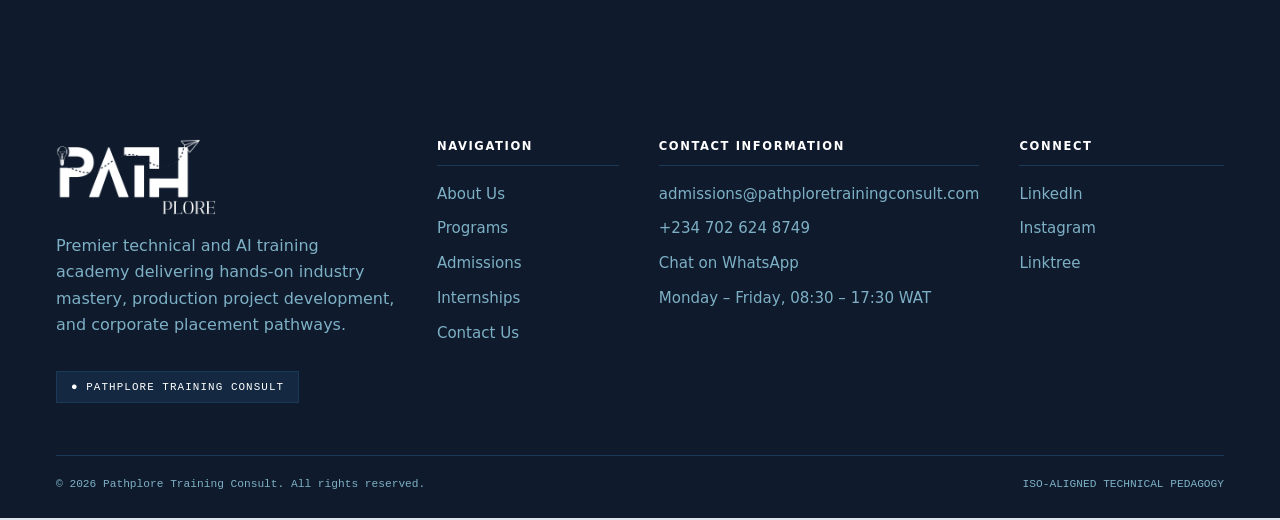
==== commit a0fb1e0f: "fonts" ====
--- a/about.html
+++ b/about.html
@@ -5,11 +5,11 @@
 <meta name="twitter:card" content="summary_large_image">
 <link rel="icon" type="image/png" href="favicon.png"><link rel="icon" href="favicon.ico" sizes="48x48"><link rel="apple-touch-icon" href="favicon.png">
 <link rel="stylesheet" href="style.css"></head><body>
-<header id="hdr"><div class="wrap nav"><a class="brand" href="index.html" aria-label="Pathplore home"><img src="logo.png" alt="Pathplore Training Consult Logo" class="header-logo" width="47" height="40"><span>PATHPLORE</span></a><ul id="m"><li><a href="about.html" class="on" aria-current="page">About Us</a></li><li><a href="programs.html">Programs</a></li><li><a href="admissions.html">Admissions</a></li><li><a href="internships.html">Internships</a></li><li><a href="contact.html">Contact Us</a></li></ul><a class="btn gold" href="admissions.html">Enroll Now</a><button class="burger" aria-expanded="false" aria-controls="m">Menu</button></div></header><main><section class="light"><div class="wrap"><span class="eyebrow">Our core purpose</span><h1 style="margin:12px 0 44px">About Pathplore</h1><div class="grid2">
+<header id="hdr"><div class="wrap nav"><a class="brand" href="index.html" aria-label="Pathplore home"><img src="logo-reversed.png" alt="Pathplore Training Consult" class="brand-logo" width="140" height="67"></a><ul id="m"><li><a href="about.html" class="on" aria-current="page">About Us</a></li><li><a href="programs.html">Programs</a></li><li><a href="admissions.html">Admissions</a></li><li><a href="internships.html">Internships</a></li><li><a href="contact.html">Contact Us</a></li></ul><a class="btn gold" href="admissions.html">Enroll Now</a><button class="burger" aria-expanded="false" aria-controls="m">Menu</button></div></header><main><section class="light"><div class="wrap"><span class="eyebrow">Our core purpose</span><h1 style="margin:12px 0 44px">About Pathplore</h1><div class="grid2">
 <article class="card rv"><span class="mono" style="position:static">DIRECTION_SPEC // 01</span><h2 style="font-size:1.6rem;margin:10px 0 14px">Our mission</h2><p>To democratize access to world-class technical education by delivering intensive, project-centered training and commercial pathways that equip African talent to thrive in the global digital economy.</p></article>
 <article class="card rv"><span class="mono" style="position:static">HORIZON_SPEC // 02</span><h2 style="font-size:1.6rem;margin:10px 0 14px">Our vision</h2><p>To establish the benchmark standard for vocational technical training, recognized globally as the primary pipeline for enterprise-ready data analysts, engineers, and digital specialists.</p></article></div></div></section>
 <section style="padding-top:0"><div class="wrap"><div class="sh"><div><span class="mono" style="color:var(--mid)">Institutional foundation</span><h2 style="margin-top:10px">Core values</h2></div><span class="mono">STANDARDS_COUNT: 04 // ACTIVE</span></div><div class="grid4"><article class="card vcard rv"><div class="ico">EX</div><span class="mono" style="top:22px">VAL_01</span><h3>Excellence</h3><p>We enforce uncompromising technical rigor in our curriculum, code quality, and diagnostic standards.</p></article><article class="card vcard rv"><div class="ico">IG</div><span class="mono" style="top:22px">VAL_02</span><h3>Integrity</h3><p>We provide transparent career metrics, honest competency assessments, and genuine internship partnerships.</p></article><article class="card vcard rv"><div class="ico">IN</div><span class="mono" style="top:22px">VAL_03</span><h3>Innovation</h3><p>We continuously upgrade our syllabi to reflect real-time shifts in AI, automation, and cybersecurity.</p></article><article class="card vcard rv"><div class="ico">IM</div><span class="mono" style="top:22px">VAL_04</span><h3>Impact</h3><p>We measure our institutional success exclusively by the measurable employment outcomes of our graduates.</p></article></div></div></section>
-<section class="dark"><div class="wrap two t"><div class="frame rv"><div class="ph" style="--img:url(images/lab.jpg)"></div></div><div class="rv"><span class="eyebrow">Pedagogical approach</span><h2 style="margin:12px 0 22px">Training philosophy</h2><p style="margin-bottom:14px">At Pathplore, we reject passive lecture-based learning. Digital competencies and security engineering cannot be absorbed through slides; they must be forged through deliberate, iterative practice. From the opening week, our students work directly inside terminal environments, query enterprise databases, design responsive interfaces, and test systems for security vulnerabilities.</p><p>Our instructors operate as engineering leads rather than distant lecturers. Every cohort is capped to maintain intimate mentor-to-student ratios, ensuring that code reviews, architectural debugging, and diagnostic assessments happen continuously.</p></div></div></section></main><footer id="ftr"><div class="wrap"><div class="fg"><div><img src="logo.png" alt="Pathplore Training Consult Logo" class="header-logo" width="47" height="40"><p style="margin:18px 0;max-width:360px">Premier technical and AI training academy delivering hands-on industry mastery, production project development, and corporate placement pathways.</p><span class="chip">&#9679; PATHPLORE TRAINING CONSULT</span></div>
+<section class="dark"><div class="wrap two t"><div class="frame rv"><div class="ph" style="--img:url(images/lab.jpg)"></div></div><div class="rv"><span class="eyebrow">Pedagogical approach</span><h2 style="margin:12px 0 22px">Training philosophy</h2><p style="margin-bottom:14px">At Pathplore, we reject passive lecture-based learning. Digital competencies and security engineering cannot be absorbed through slides; they must be forged through deliberate, iterative practice. From the opening week, our students work directly inside terminal environments, query enterprise databases, design responsive interfaces, and test systems for security vulnerabilities.</p><p>Our instructors operate as engineering leads rather than distant lecturers. Every cohort is capped to maintain intimate mentor-to-student ratios, ensuring that code reviews, architectural debugging, and diagnostic assessments happen continuously.</p></div></div></section></main><footer id="ftr"><div class="wrap"><div class="fg"><div><img src="logo-reversed.png" alt="Pathplore Training Consult" class="brand-logo" width="160" height="77"><p style="margin:18px 0;max-width:360px">Premier technical and AI training academy delivering hands-on industry mastery, production project development, and corporate placement pathways.</p><span class="chip">&#9679; PATHPLORE TRAINING CONSULT</span></div>
 <div><h4>Navigation</h4><ul><li><a href="about.html">About Us</a></li><li><a href="programs.html">Programs</a></li><li><a href="admissions.html">Admissions</a></li><li><a href="internships.html">Internships</a></li><li><a href="contact.html">Contact Us</a></li></ul></div>
 <div><h4>Contact information</h4><ul><li><a href="mailto:admissions@pathploretrainingconsult.com">admissions@pathploretrainingconsult.com</a></li><li><a href="tel:+2347026248749">+234 702 624 8749</a></li><li><a href="https://wa.me/2347026248749" target="_blank" rel="noopener noreferrer">Chat on WhatsApp</a></li><li>Monday – Friday, 08:30 – 17:30 WAT</li></ul></div>
 <div><h4>Connect</h4><ul><li><a href="https://www.linkedin.com/company/pathplore/" target="_blank" rel="noopener noreferrer">LinkedIn</a></li><li><a href="https://www.instagram.com/pathplore_tech" target="_blank" rel="noopener noreferrer">Instagram</a></li><li><a href="https://linktr.ee/PathPloretrainingconsult" target="_blank" rel="noopener noreferrer">Linktree</a></li></ul></div></div>
--- a/style.css
+++ b/style.css
@@ -136,4 +136,10 @@
 form.steps .err{color:#a13030;font-size:.9rem;min-height:1.2em;margin:0}
 form.steps .nav2{display:flex;gap:12px}
 form.steps .hp{position:absolute;left:-9999px;width:1px;height:1px}
-form.steps [hidden]{display:none}+form.steps [hidden]{display:none}
+
+/* Pathplore brand book v1.0: official palette and logo */
+:root{--navy:#0F1B2D;--gold:#E3C97F;--mist:#DCE5EE}
+.brand{gap:0;line-height:0}
+.brand-logo{display:block;width:140px;height:auto;margin:-8px 0}
+footer .brand-logo{width:160px;margin:0}
